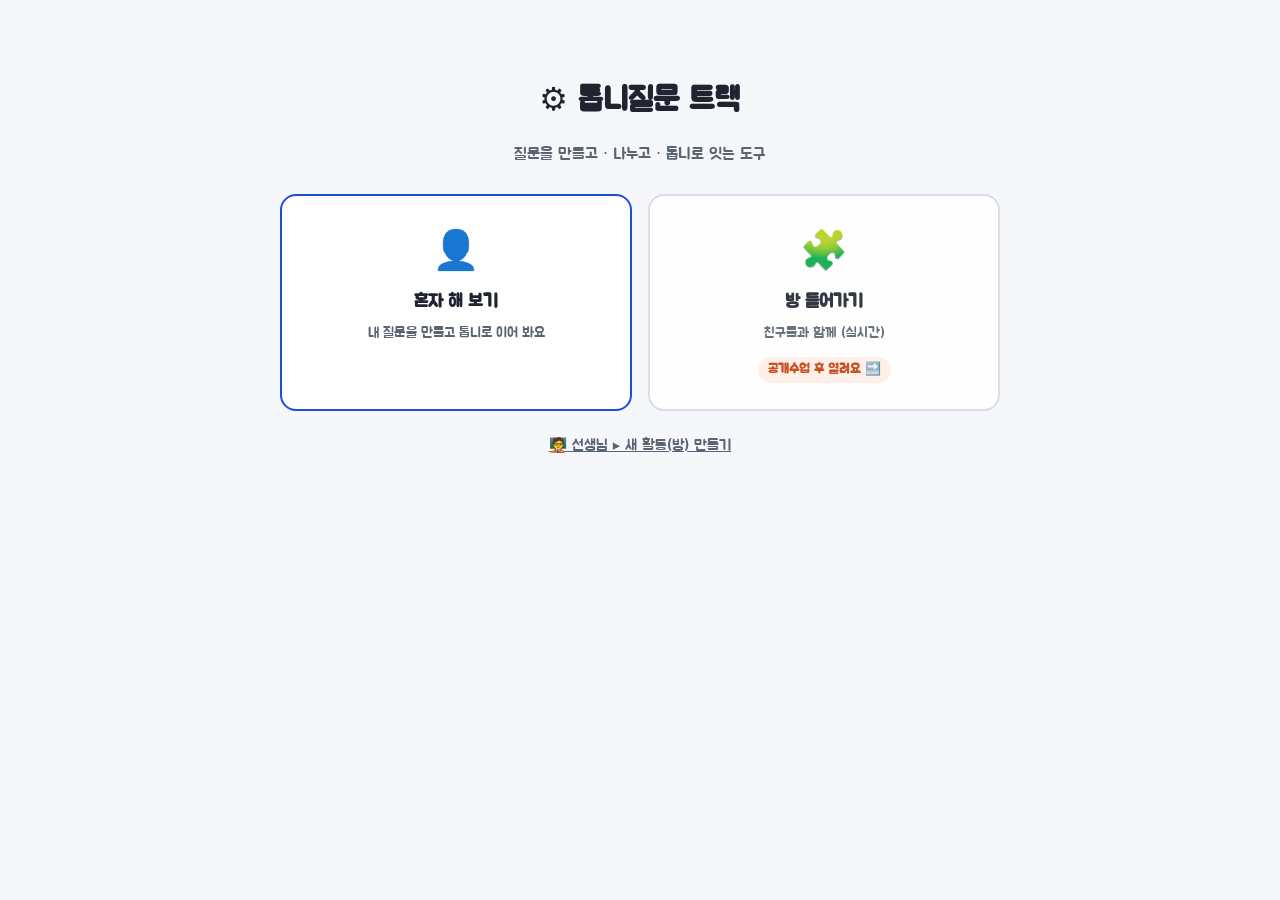
==== index.html @ e67651ad "feat: 톱니질문 트랙 초기 배포 — 홈 + 개인 모드 MVP - 범용 장면 입력(책 제목·장면 직접) + 생성·분류·잇기 3단계(QAR: 사실/추론/상상) - 홈화면(혼자 해 " ====
<!-- 톱니질문 트랙 — 홈(모드 선택) 진입점. 개인 모드는 app.html로, 실시간 모드는 공개수업 후(P2) -->
<!DOCTYPE html>
<html lang="ko">
<head>
  <meta charset="UTF-8" />
  <meta name="viewport" content="width=device-width, initial-scale=1, viewport-fit=cover" />
  <title>톱니질문 트랙</title>
  <link rel="preconnect" href="https://fonts.googleapis.com" />
  <link rel="preconnect" href="https://fonts.gstatic.com" crossorigin />
  <link href="https://fonts.googleapis.com/css2?family=Gaegu:wght@400;700&family=Jua&display=swap" rel="stylesheet" />
  <link rel="stylesheet" href="./css/style.css" />
</head>
<body>
  <main class="home-wrap">
    <h1 class="home-title">⚙ 톱니질문 트랙</h1>
    <p class="home-sub">질문을 만들고 · 나누고 · 톱니로 잇는 도구</p>

    <div class="mode-grid">
      <a class="mode-card live" href="./app.html">
        <div class="mode-emoji">👤</div>
        <div class="mode-name">혼자 해 보기</div>
        <div class="mode-desc">내 질문을 만들고 톱니로 이어 봐요</div>
      </a>
      <div class="mode-card soon" id="card-room" role="button" tabindex="0" aria-label="방 들어가기 (실시간) — 공개수업 후 열려요">
        <div class="mode-emoji">🧩</div>
        <div class="mode-name">방 들어가기</div>
        <div class="mode-desc">친구들과 함께 (실시간)</div>
        <div class="soon-tag">공개수업 후 열려요 🔜</div>
      </div>
    </div>

    <div class="teacher-row">
      <button class="teacher-link" id="teacher-btn" type="button">🧑‍🏫 선생님 ▸ 새 활동(방) 만들기</button>
    </div>

    <div class="home-notice" id="notice" hidden></div>
  </main>

  <script>
    "use strict";
    // 1단계: 홈 + 라우팅. 개인 모드는 app.html로(지금 동작). 실시간 방은 백엔드(P2)가 켜진 뒤.
    const notice = document.getElementById("notice");
    function showNotice(msg) { notice.hidden = false; notice.textContent = msg; }
    const roomCard = document.getElementById("card-room");
    roomCard.addEventListener("click", () =>
      showNotice("🔜 실시간 ‘방’(모둠·전체)은 공개수업 이후에 열려요. 지금은 ‘혼자 해 보기’로 바로 체험할 수 있어요."));
    roomCard.addEventListener("keydown", e => { if (e.key === "Enter" || e.key === " ") { e.preventDefault(); roomCard.click(); } });
    document.getElementById("teacher-btn").addEventListener("click", () =>
      showNotice("🔜 실시간 모둠/전체 모드는 공개수업 이후 제공돼요. 그때 여기서 책 제목·장면을 입력해 방을 열 수 있어요."));
  </script>
</body>
</html>
---- css/style.css ----
/* 톱니질문 트랙 — 톤·반응형·톱니/카드 스타일 */

/* === 색·톤 토큰 (색 + 라벨 이중 표기) === */
:root {
  --bg: #f6f7fb; --ink: #1f2430; --muted: #5b6472; --line: #d7dbe6;
  --fact: #1d4ed8; --infer: #c2410c; --imagine: #0f766e;   /* 사실/추론/상상 (대비 강화) */
  --fact-bg: #e8f0ff; --infer-bg: #fff0e6; --imagine-bg: #e3f6f2;
  --radius: 16px;
}
* { box-sizing: border-box; }
html, body { margin: 0; padding: 0; }
body {
  font-family: "Jua", "Apple SD Gothic Neo", "Pretendard", "Noto Sans KR", system-ui, sans-serif;
  background: var(--bg); color: var(--ink); line-height: 1.55;
  -webkit-tap-highlight-color: transparent; padding: clamp(12px, 2vw, 22px);
}
body.big { font-size: 1.3rem; }
h1, h2, h3 { margin: 0; }

/* 입력은 읽기 편한 본문체로 (긴 글 타이핑 편의 — Jua 상속 무시) */
.scene-bar input, .scene-bar textarea, .add-row textarea, #f-newq, .bridge input {
  font-family: "Apple SD Gothic Neo", "Pretendard", "Noto Sans KR", system-ui, sans-serif;
}

/* === 이어하기 배너 === */
.resume-bar {
  display: none; align-items: center; gap: 12px; flex-wrap: wrap;
  background: #fffbe6; border: 1px solid #f0d98c; border-radius: 12px;
  padding: 10px 14px; margin-bottom: 14px;
}
.resume-bar.show { display: flex; }

/* === 상단 장면 바 (범용 설정) === */
.scene-bar {
  background: #fff; border: 1px solid var(--line); border-radius: var(--radius);
  padding: 14px 16px; margin-bottom: 16px; display: grid; gap: 8px;
}
.scene-bar .row { display: flex; align-items: center; gap: 10px; flex-wrap: wrap; }
.scene-bar label { font-weight: 700; font-size: .9em; min-width: 64px; }
.scene-bar input, .scene-bar textarea {
  font-size: inherit; flex: 1; min-width: 200px; border: 1px solid var(--line);
  border-radius: 10px; padding: 9px 12px; color: var(--ink); background: #fcfcff;
}
.scene-bar textarea { resize: vertical; min-height: 52px; }
.scene-bar .hint { color: var(--muted); font-size: .82em; }

/* === 스텝퍼 === */
.stepper { display: flex; gap: 8px; margin-bottom: 16px; }
.stepper button {
  font: inherit; cursor: pointer; flex: 1; border: 2px solid var(--line);
  background: #fff; color: var(--muted); border-radius: 999px; padding: 10px 8px; font-weight: 700;
}
.stepper button[aria-current="true"] { background: var(--ink); color: #fff; border-color: var(--ink); }

.panel { display: none; background: #fff; border: 1px solid var(--line); border-radius: var(--radius); padding: 16px; }
.panel.active { display: block; }
.panel > h2 { font-size: 1.05em; margin-bottom: 6px; }
.panel > .sub { color: var(--muted); font-size: .88em; margin-bottom: 14px; }

/* === 장면 미리보기(생성 단계 자극) === */
.scene-show {
  background: #f3f6ff; border: 1px dashed #b9c6ec; border-radius: 12px;
  padding: 12px 14px; margin-bottom: 14px; white-space: pre-wrap; color: #33405e;
  font-family: "Apple SD Gothic Neo", "Pretendard", "Noto Sans KR", system-ui, sans-serif;
}
.scene-show:empty { display: none; }

/* === 입력줄 === */
.add-row { display: flex; gap: 8px; margin-bottom: 6px; }
.add-row textarea {
  font-size: inherit; flex: 1; border: 2px solid var(--line); border-radius: 10px;
  padding: 9px 12px; resize: vertical; min-height: 46px;
}
.add-row button, .btn {
  font: inherit; cursor: pointer; border: none; background: var(--ink); color: #fff;
  border-radius: 10px; padding: 0 16px; font-weight: 700; white-space: nowrap;
}
.add-row button { align-self: stretch; }
.btn.ghost { background: #fff; color: var(--ink); border: 1px solid var(--line); padding: 8px 14px; }
.counter { color: var(--muted); font-size: .8em; margin-bottom: 12px; }
.counter.warn { color: #c2410c; }

/* === 카드 === */
.card {
  border-radius: 12px; padding: 10px 12px; border: 2px solid var(--line); background: #fff;
  cursor: pointer; user-select: none; touch-action: none; position: relative;
  display: flex; align-items: flex-start; gap: 8px; box-shadow: 0 1px 2px rgba(0,0,0,.05);
  transition: box-shadow .12s, transform .12s;
}
.card:focus-visible { outline: 3px solid #111; outline-offset: 2px; }
.card .c-label { font-size: .76em; font-weight: 800; padding: 1px 8px; border-radius: 999px; color: #fff; white-space: nowrap; }
.card .c-text { flex: 1; font-size: 1.08em; font-family: "Gaegu", "Apple SD Gothic Neo", "Noto Sans KR", system-ui, sans-serif; }
.card .c-del { cursor: pointer; border: none; background: transparent; color: var(--muted); font-size: 1.1em; line-height: 1; padding: 2px 4px; }
.card[data-type="fact"]    { border-color: var(--fact);    background: var(--fact-bg); }
.card[data-type="infer"]   { border-color: var(--infer);   background: var(--infer-bg); }
.card[data-type="imagine"] { border-color: var(--imagine); background: var(--imagine-bg); }
.card[data-type="null"]    { border-color: var(--line); background: #fff; }
.lab-fact    { background: var(--fact); }
.lab-infer   { background: var(--infer); }
.lab-imagine { background: var(--imagine); }
.lab-null    { background: #9aa3b2; }
.card.selected { box-shadow: 0 0 0 3px #111, 0 6px 16px rgba(0,0,0,.18); transform: translateY(-2px); }
.card.dragging { z-index: 999; box-shadow: 0 12px 28px rgba(0,0,0,.25); transform: scale(1.04); cursor: grabbing; }

.list { display: grid; gap: 8px; margin-top: 10px; }

/* === 분류: 축 라벨 + 3컬럼 === */
.axis { display: flex; justify-content: space-between; color: var(--muted); font-size: .85em; font-weight: 700; margin: 4px 2px 10px; }
.unsorted { margin-bottom: 14px; }
.unsorted h3, .columns h3, .pool h3 { font-size: .9em; color: var(--muted); margin-bottom: 8px; }
.columns { display: grid; grid-template-columns: repeat(3, 1fr); gap: 10px; }
.col, .socket {
  border: 3px dashed var(--line); border-radius: var(--radius); padding: 10px;
  display: flex; flex-direction: column; gap: 8px; min-height: 120px;
  transition: background .15s, border-color .15s, transform .12s;
}
.col[data-type="fact"], .socket[data-type="fact"]       { border-color: var(--fact); }
.col[data-type="infer"], .socket[data-type="infer"]     { border-color: var(--infer); }
.col[data-type="imagine"], .socket[data-type="imagine"] { border-color: var(--imagine); }
.col .col-head, .socket .sk-head { font-weight: 800; display: flex; align-items: center; gap: 6px; }
.col .col-hint, .socket .sk-hint { color: var(--muted); font-size: .78em; }
.gear { font-size: 1.2em; transition: transform .6s ease; }
.col.droppable, .socket.droppable { background: #fffef2; border-style: solid; }
.col.over, .socket.over { background: #fff6d6; border-style: solid; transform: scale(1.01); }
.col-body, .sk-body { flex: 1; display: grid; gap: 8px; align-content: start; }
.empty-note { color: #aeb6c5; font-size: .85em; padding: 6px 2px; }

/* === 잇기: 트랙 === */
.track { display: flex; align-items: stretch; gap: 6px; flex-wrap: nowrap; overflow-x: auto; margin-bottom: 16px; }
.socket { flex: 1 1 0; min-width: 150px; }
.socket.snapped .gear { transform: rotate(360deg); }
.bridge { align-self: center; display: flex; flex-direction: column; gap: 4px; min-width: 130px; }
.bridge .conn { color: var(--muted); font-size: .76em; text-align: center; }
.bridge input { font-size: .85em; border: 1px solid var(--line); border-radius: 8px; padding: 6px 8px; }
.done-banner { display: none; text-align: center; font-weight: 800; color: var(--imagine); background: var(--imagine-bg); border-radius: 12px; padding: 12px; margin-top: 4px; }
.done-banner.show { display: block; }
.pool .pool-cols { display: grid; grid-template-columns: repeat(3,1fr); gap: 10px; }
.pool .pcol h3 { display: flex; align-items: center; gap: 6px; }

.sr-only { position: absolute; width: 1px; height: 1px; padding: 0; margin: -1px; overflow: hidden; clip: rect(0 0 0 0); white-space: nowrap; border: 0; }

@media (max-width: 680px) {
  .columns, .pool .pool-cols { grid-template-columns: 1fr; }
  .track { flex-direction: column; }
  .bridge { min-width: 0; }
}
@media (prefers-reduced-motion: reduce) { .card, .col, .socket, .gear { transition: none; } .socket.snapped .gear { transform: none; } }

/* === 토스트 (화면에 보이는 확인) === */
.toast {
  position: fixed; left: 50%; bottom: 22px; transform: translateX(-50%) translateY(20px);
  background: var(--ink); color: #fff; padding: 10px 18px; border-radius: 999px;
  font-weight: 700; font-size: .92em; opacity: 0; pointer-events: none;
  transition: opacity .2s, transform .2s; z-index: 1000; max-width: 90vw; text-align: center;
}
.toast.show { opacity: .96; transform: translateX(-50%) translateY(0); }

/* === 내보내기 === */
#export-target { background: #fff; border-radius: var(--radius); }
.export-title { font-weight: 800; font-size: 1.05em; margin-bottom: 10px; }
.export-title:empty { display: none; }
.export-actions { display: flex; gap: 8px; margin: 12px 0; flex-wrap: wrap; }

@media (prefers-reduced-motion: reduce) { .toast { transition: none; } }

/* === 인쇄 — 완성한 한 실만 보이게 === */
@media print {
  body * { visibility: hidden !important; }
  #export-target, #export-target * { visibility: visible !important; }
  #export-target { position: absolute; left: 0; top: 0; width: 100%; }
  .bridge input { border: 1px solid #ccc; }
  .toast { display: none !important; }
}

/* === 홈으로 돌아가기 링크 (앱 상단) === */
.home-link { display: inline-block; margin-bottom: 10px; color: var(--muted); text-decoration: none; font-weight: 700; font-size: .9em; }
.home-link:hover, .home-link:focus-visible { color: var(--ink); }

/* === 홈화면 (모드 선택) === */
.home-wrap { max-width: 720px; margin: 6vh auto 0; text-align: center; }
.home-title { font-size: 2rem; margin-bottom: 6px; }
.home-sub { color: var(--muted); margin-bottom: 28px; }
.mode-grid { display: grid; grid-template-columns: 1fr 1fr; gap: 16px; }
.mode-card {
  background: #fff; border: 2px solid var(--line); border-radius: var(--radius); padding: 26px 18px;
  text-decoration: none; color: var(--ink); display: flex; flex-direction: column; align-items: center; gap: 6px;
  cursor: pointer; transition: transform .12s, box-shadow .12s;
}
.mode-card:hover, .mode-card:focus-visible { transform: translateY(-3px); box-shadow: 0 8px 20px rgba(0,0,0,.1); outline: 3px solid #111; outline-offset: 2px; }
.mode-card.live { border-color: var(--fact); }
.mode-card.soon { opacity: .9; }
.mode-emoji { font-size: 2.4rem; }
.mode-name { font-weight: 800; font-size: 1.15em; }
.mode-desc { color: var(--muted); font-size: .9em; }
.soon-tag { margin-top: 6px; font-size: .8em; font-weight: 700; color: var(--infer); background: var(--infer-bg); border-radius: 999px; padding: 3px 10px; }
.teacher-row { margin-top: 22px; }
.teacher-link { font: inherit; background: none; border: none; color: var(--muted); cursor: pointer; text-decoration: underline; font-size: .92em; }
.home-notice { margin: 18px auto 0; max-width: 560px; background: #fffbe6; border: 1px solid #f0d98c; border-radius: 12px; padding: 12px 16px; color: #5b5320; font-size: .92em; }
@media (max-width: 520px) { .mode-grid { grid-template-columns: 1fr; } }
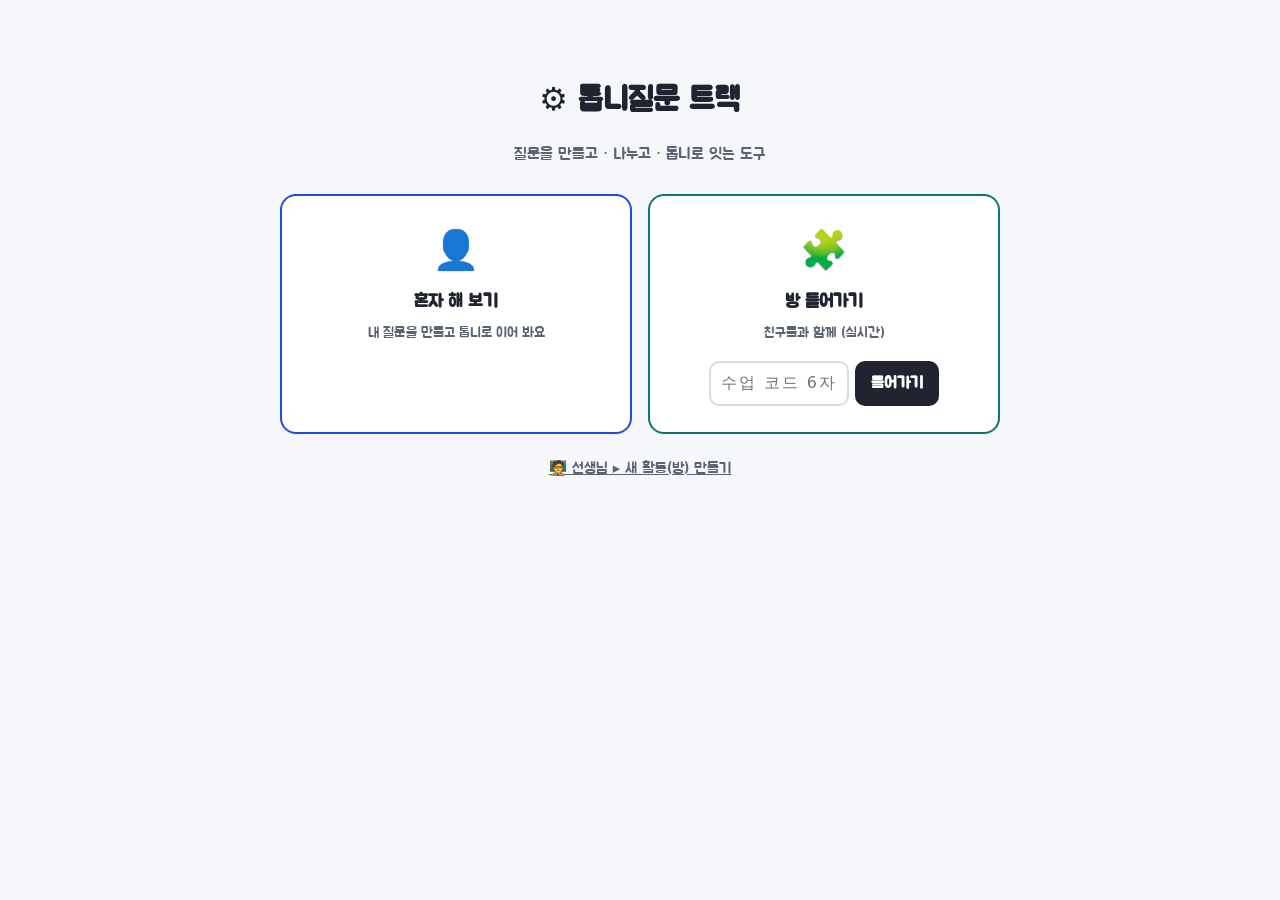
==== commit 288c8821: "feat: 학생 실시간 전체 모드 — gear 폴링 어댑터 수업 코드(?code=)로 입장한 학생이 gear 스키마 RPC로 질문을 만들고 사실/추론/상상으로 나누는 실시간(전체)" ====
--- a/index.html
+++ b/index.html
@@ -21,11 +21,15 @@
         <div class="mode-name">혼자 해 보기</div>
         <div class="mode-desc">내 질문을 만들고 톱니로 이어 봐요</div>
       </a>
-      <div class="mode-card soon" id="card-room" role="button" tabindex="0" aria-label="방 들어가기 (실시간) — 공개수업 후 열려요">
+      <div class="mode-card" id="card-room">
         <div class="mode-emoji">🧩</div>
         <div class="mode-name">방 들어가기</div>
         <div class="mode-desc">친구들과 함께 (실시간)</div>
-        <div class="soon-tag">공개수업 후 열려요 🔜</div>
+        <form class="room-join" id="room-join">
+          <input id="room-code" type="text" inputmode="latin" autocapitalize="characters"
+                 autocomplete="off" maxlength="6" placeholder="수업 코드 6자" aria-label="수업 코드" />
+          <button class="btn" type="submit">들어가기</button>
+        </form>
       </div>
     </div>
 
@@ -38,15 +42,24 @@
 
   <script>
     "use strict";
-    // 1단계: 홈 + 라우팅. 개인 모드는 app.html로(지금 동작). 실시간 방은 백엔드(P2)가 켜진 뒤.
+    // 홈 + 라우팅. 혼자 해 보기=app.html(오프라인). 방 들어가기=수업 코드→app.html?code=. 선생님(방 만들기)은 구글 로그인(B) 전이라 안내만.
     const notice = document.getElementById("notice");
     function showNotice(msg) { notice.hidden = false; notice.textContent = msg; }
-    const roomCard = document.getElementById("card-room");
-    roomCard.addEventListener("click", () =>
-      showNotice("🔜 실시간 ‘방’(모둠·전체)은 공개수업 이후에 열려요. 지금은 ‘혼자 해 보기’로 바로 체험할 수 있어요."));
-    roomCard.addEventListener("keydown", e => { if (e.key === "Enter" || e.key === " ") { e.preventDefault(); roomCard.click(); } });
+
+    const codeInput = document.getElementById("room-code");
+    codeInput.addEventListener("input", () => { codeInput.value = codeInput.value.toUpperCase(); });
+    document.getElementById("room-join").addEventListener("submit", e => {
+      e.preventDefault();
+      const code = (codeInput.value || "").trim().toUpperCase();
+      if (!/^[A-Z2-9]{6}$/.test(code)) {
+        showNotice("수업 코드는 영문 대문자·숫자 6자예요. (예: ABCD23) 선생님께 코드를 확인해 주세요.");
+        codeInput.focus(); return;
+      }
+      location.href = "./app.html?code=" + encodeURIComponent(code);
+    });
+
     document.getElementById("teacher-btn").addEventListener("click", () =>
-      showNotice("🔜 실시간 모둠/전체 모드는 공개수업 이후 제공돼요. 그때 여기서 책 제목·장면을 입력해 방을 열 수 있어요."));
+      showNotice("🔜 선생님 ‘방 만들기’(구글 로그인)는 곧 열려요. 지금은 학생이 ‘방 들어가기’에 수업 코드를 넣어 함께할 수 있어요."));
   </script>
 </body>
 </html>
--- a/css/style.css
+++ b/css/style.css
@@ -172,6 +172,22 @@
   .toast { display: none !important; }
 }
 
+/* === 실시간 방 배너 + 읽기전용 장면 (수업 코드 모드) === */
+.room-bar {
+  display: flex; align-items: center; gap: 8px; flex-wrap: wrap;
+  background: var(--imagine-bg); border: 1px solid #9fd9cf; border-radius: 12px;
+  padding: 9px 14px; margin-bottom: 12px; font-size: .92em; color: #155e54;
+}
+.room-bar .rb-code { letter-spacing: .12em; font-size: 1.05em; }
+.room-bar .rb-hint { color: var(--muted); font-weight: 400; }
+body.remote .scene-bar input[readonly], body.remote .scene-bar textarea[readonly] {
+  background: #f3f4f8; color: var(--muted); cursor: default;
+}
+.room-error {
+  max-width: 460px; margin: 14vh auto 0; text-align: center; display: grid; gap: 16px; justify-items: center;
+}
+.room-error p { font-size: 1.05em; color: var(--ink); }
+
 /* === 홈으로 돌아가기 링크 (앱 상단) === */
 .home-link { display: inline-block; margin-bottom: 10px; color: var(--muted); text-decoration: none; font-weight: 700; font-size: .9em; }
 .home-link:hover, .home-link:focus-visible { color: var(--ink); }
@@ -189,6 +205,15 @@
 .mode-card:hover, .mode-card:focus-visible { transform: translateY(-3px); box-shadow: 0 8px 20px rgba(0,0,0,.1); outline: 3px solid #111; outline-offset: 2px; }
 .mode-card.live { border-color: var(--fact); }
 .mode-card.soon { opacity: .9; }
+.mode-card#card-room { border-color: var(--imagine); cursor: default; }
+.mode-card#card-room:hover, .mode-card#card-room:focus-within { transform: none; box-shadow: none; outline: none; }
+.room-join { display: flex; gap: 6px; margin-top: 10px; width: 100%; justify-content: center; flex-wrap: wrap; }
+.room-join input {
+  font: inherit; width: 140px; text-align: center; letter-spacing: .12em; text-transform: uppercase;
+  border: 2px solid var(--line); border-radius: 10px; padding: 8px 10px;
+  font-family: "Apple SD Gothic Neo", "Pretendard", "Noto Sans KR", system-ui, sans-serif;
+}
+.room-join input:focus-visible { outline: 3px solid var(--imagine); outline-offset: 1px; }
 .mode-emoji { font-size: 2.4rem; }
 .mode-name { font-weight: 800; font-size: 1.15em; }
 .mode-desc { color: var(--muted); font-size: .9em; }
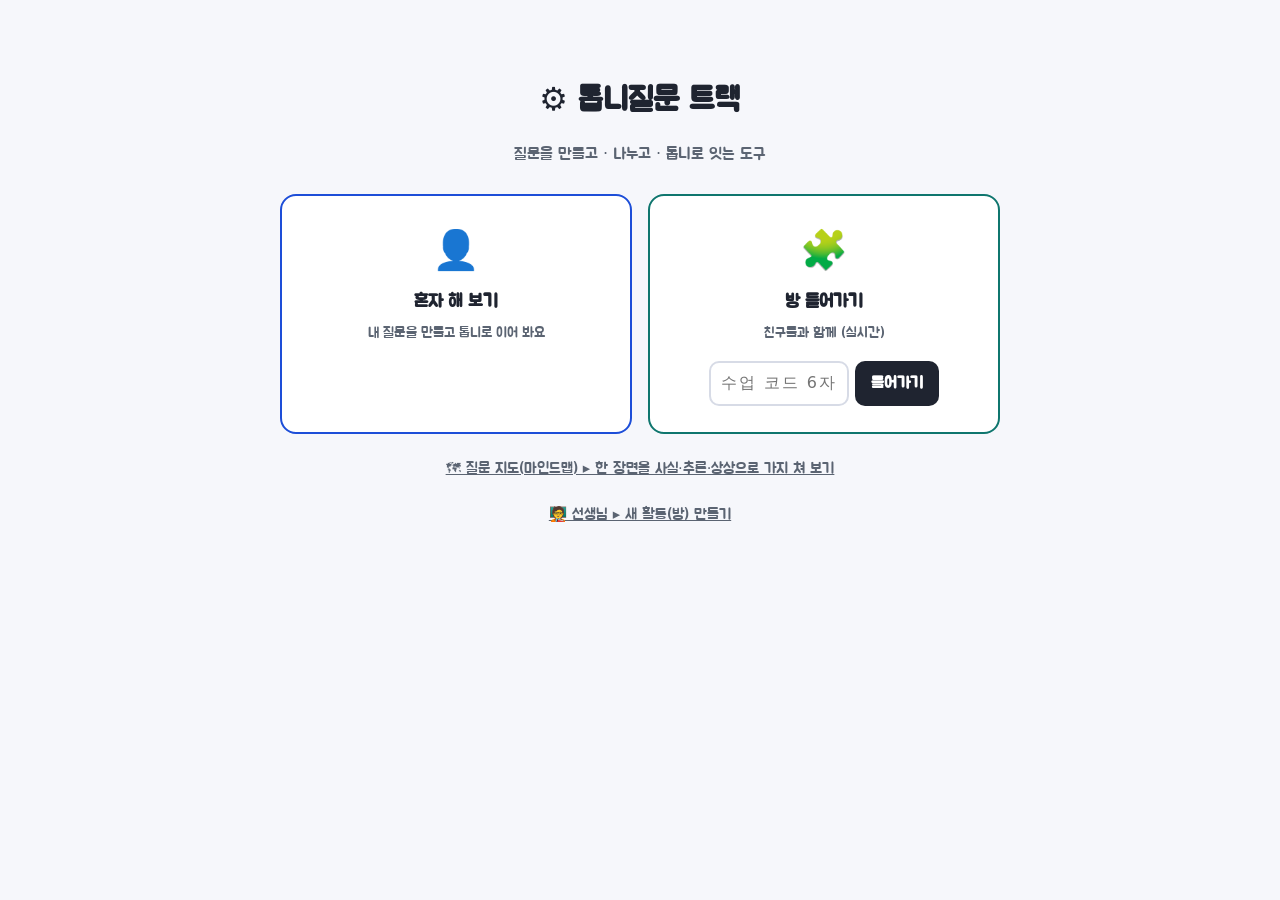
==== commit 4d2a4b40: "feat: 질문 지도(마인드맵) — 사실→추론→상상 가지치기 발산 도구 트랙(수렴, 한 줄 꿰기)과 짝이 되는 별도 발산 도구. 한 장면에서 사실을 여러 개, 각 사실에 추론 여러" ====
--- a/index.html
+++ b/index.html
@@ -34,7 +34,10 @@
     </div>
 
     <div class="teacher-row">
-      <button class="teacher-link" id="teacher-btn" type="button">🧑‍🏫 선생님 ▸ 새 활동(방) 만들기</button>
+      <a class="teacher-link" href="./mindmap.html">🗺 질문 지도(마인드맵) ▸ 한 장면을 사실·추론·상상으로 가지 쳐 보기</a>
+    </div>
+    <div class="teacher-row">
+      <a class="teacher-link" id="teacher-btn" href="./teacher.html">🧑‍🏫 선생님 ▸ 새 활동(방) 만들기</a>
     </div>
 
     <div class="home-notice" id="notice" hidden></div>
@@ -57,9 +60,7 @@
       }
       location.href = "./app.html?code=" + encodeURIComponent(code);
     });
-
-    document.getElementById("teacher-btn").addEventListener("click", () =>
-      showNotice("🔜 선생님 ‘방 만들기’(구글 로그인)는 곧 열려요. 지금은 학생이 ‘방 들어가기’에 수업 코드를 넣어 함께할 수 있어요."));
+    // 선생님 ▸ 새 활동(방) 만들기 = teacher.html(구글 로그인)로 이동 — 이제 링크라 별도 핸들러 불필요
   </script>
 </body>
 </html>
--- a/css/style.css
+++ b/css/style.css
@@ -125,6 +125,13 @@
 .col-body, .sk-body { flex: 1; display: grid; gap: 8px; align-content: start; }
 .empty-note { color: #aeb6c5; font-size: .85em; padding: 6px 2px; }
 
+/* === 잇기: 다중 실 탭 === */
+.thread-tabs { display: flex; gap: 6px; flex-wrap: wrap; margin-bottom: 12px; }
+.thread-tab { font: inherit; cursor: pointer; border: 2px solid var(--line); background: #fff; color: var(--muted); border-radius: 999px; padding: 6px 14px; font-weight: 700; font-size: .9em; }
+.thread-tab.on { background: var(--ink); color: #fff; border-color: var(--ink); }
+.thread-tab.add { color: var(--fact); border-color: var(--fact); }
+.thread-tab.del { color: var(--infer); border-color: var(--infer); margin-left: auto; }
+
 /* === 잇기: 트랙 === */
 .track { display: flex; align-items: stretch; gap: 6px; flex-wrap: nowrap; overflow-x: auto; margin-bottom: 16px; }
 .socket { flex: 1 1 0; min-width: 150px; }
@@ -188,6 +195,28 @@
 }
 .room-error p { font-size: 1.05em; color: var(--ink); }
 
+/* === 모둠 번호 선택 === */
+.group-picker {
+  background: #fff; border: 1px solid var(--line); border-radius: var(--radius);
+  padding: 28px 20px; text-align: center; max-width: 560px; margin: 6vh auto 0;
+}
+.group-picker h2 { font-size: 1.3em; margin-bottom: 8px; }
+.group-picker .gp-sub { color: var(--muted); font-size: .9em; margin-bottom: 20px; }
+.gp-grid { display: grid; grid-template-columns: repeat(4, 1fr); gap: 12px; }
+.gp-btn {
+  font: inherit; cursor: pointer; border: 2px solid var(--fact); background: var(--fact-bg);
+  color: var(--fact); border-radius: 14px; padding: 18px 6px; font-weight: 800; font-size: 1.05em;
+}
+.gp-btn:hover, .gp-btn:focus-visible { background: var(--fact); color: #fff; outline: none; }
+/* 모둠 고르는 중엔 본 화면 숨김 */
+body.picking-group .scene-bar,
+body.picking-group .stepper,
+body.picking-group .panel,
+body.picking-group .room-bar,
+body.picking-group .resume-bar { display: none !important; }
+.room-bar .rb-group { color: var(--imagine); }
+@media (max-width: 460px) { .gp-grid { grid-template-columns: repeat(2, 1fr); } }
+
 /* === 홈으로 돌아가기 링크 (앱 상단) === */
 .home-link { display: inline-block; margin-bottom: 10px; color: var(--muted); text-decoration: none; font-weight: 700; font-size: .9em; }
 .home-link:hover, .home-link:focus-visible { color: var(--ink); }
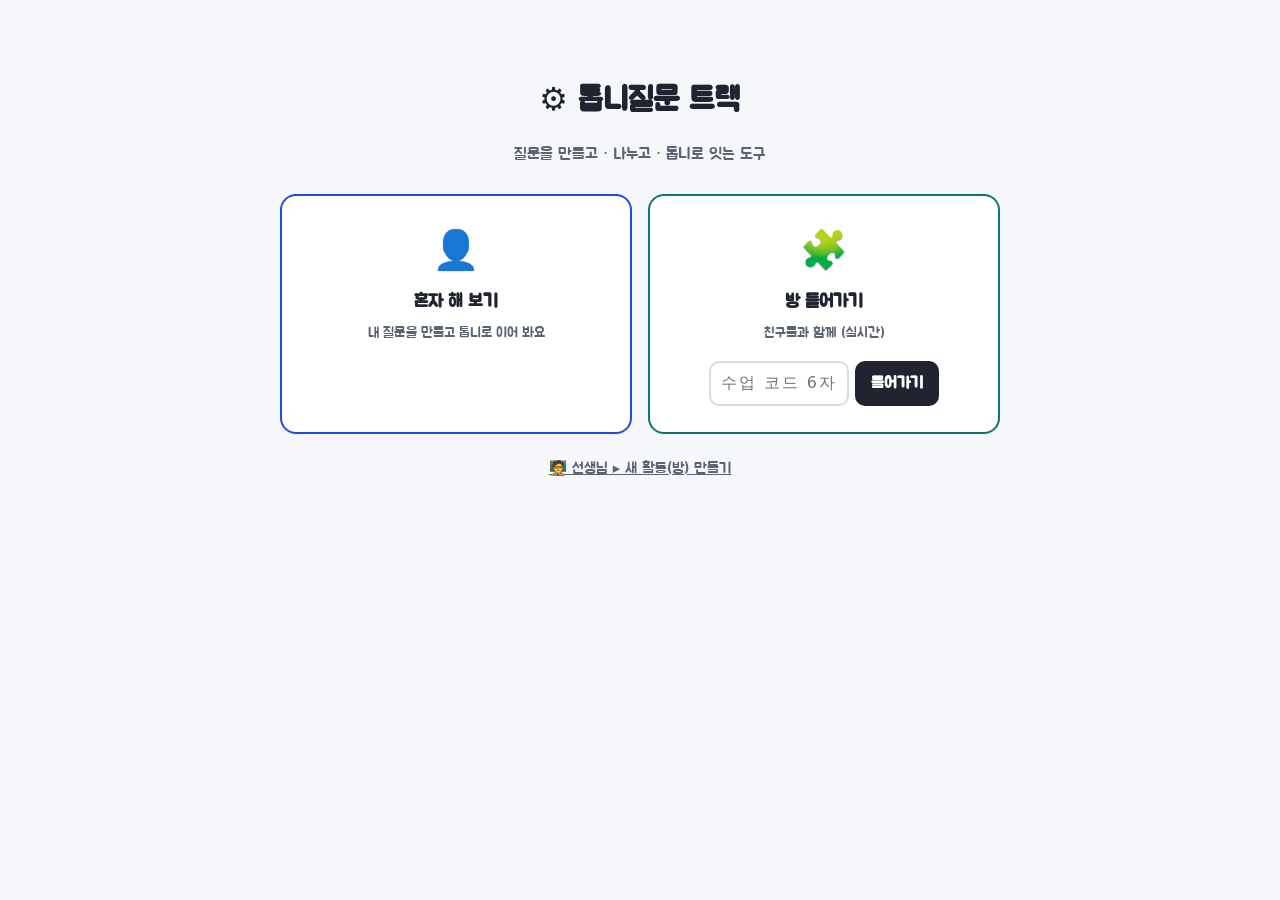
==== commit 6c873823: "revert: 마인드맵(질문 지도) 보류 — 다음에 별도로 재설계 현재 마인드맵 접근이 의도와 맞지 않아 라이브에서 내림(홈 링크 제거 + mindmap.html 제거). 작업물은" ====
--- a/index.html
+++ b/index.html
@@ -34,9 +34,6 @@
     </div>
 
     <div class="teacher-row">
-      <a class="teacher-link" href="./mindmap.html">🗺 질문 지도(마인드맵) ▸ 한 장면을 사실·추론·상상으로 가지 쳐 보기</a>
-    </div>
-    <div class="teacher-row">
       <a class="teacher-link" id="teacher-btn" href="./teacher.html">🧑‍🏫 선생님 ▸ 새 활동(방) 만들기</a>
     </div>
 
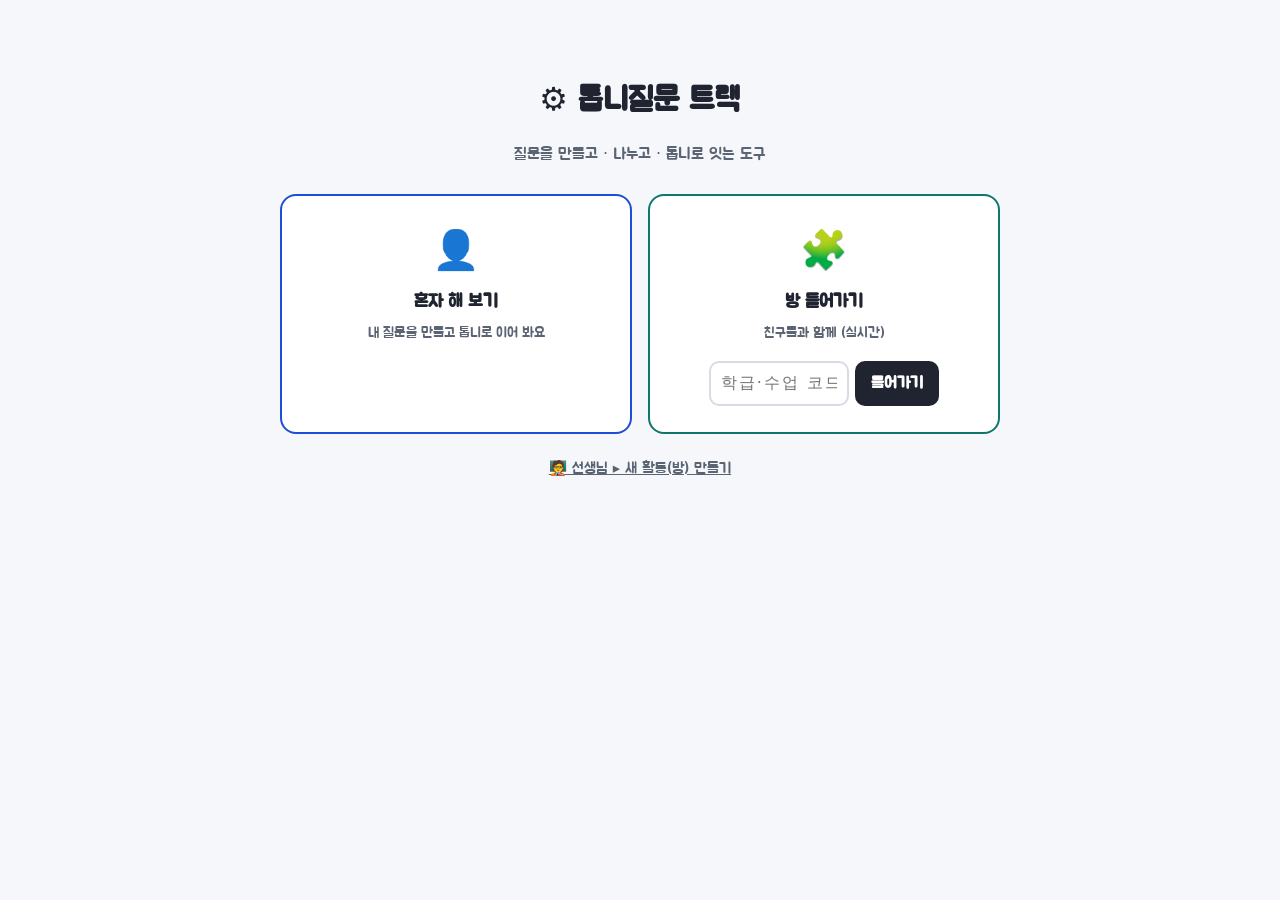
==== commit c19ebe00: "feat: 영속 학급 입장 — 학급 코드/QR로 학기 내내 입장(qar식) 학생이 학기 내내 '우리 학급'으로 들어와 그날 열린 수업을 고르는 구조. 백엔드(마이그레이션 gear_" ====
--- a/index.html
+++ b/index.html
@@ -27,7 +27,7 @@
         <div class="mode-desc">친구들과 함께 (실시간)</div>
         <form class="room-join" id="room-join">
           <input id="room-code" type="text" inputmode="latin" autocapitalize="characters"
-                 autocomplete="off" maxlength="6" placeholder="수업 코드 6자" aria-label="수업 코드" />
+                 autocomplete="off" maxlength="6" placeholder="학급·수업 코드 6자" aria-label="학급 또는 수업 코드" />
           <button class="btn" type="submit">들어가기</button>
         </form>
       </div>
@@ -55,7 +55,7 @@
         showNotice("수업 코드는 영문 대문자·숫자 6자예요. (예: ABCD23) 선생님께 코드를 확인해 주세요.");
         codeInput.focus(); return;
       }
-      location.href = "./app.html?code=" + encodeURIComponent(code);
+      location.href = "./lobby.html?code=" + encodeURIComponent(code);   // 로비가 학급/수업 자동 판별
     });
     // 선생님 ▸ 새 활동(방) 만들기 = teacher.html(구글 로그인)로 이동 — 이제 링크라 별도 핸들러 불필요
   </script>
--- a/css/style.css
+++ b/css/style.css
@@ -18,7 +18,7 @@
 h1, h2, h3 { margin: 0; }
 
 /* 입력은 읽기 편한 본문체로 (긴 글 타이핑 편의 — Jua 상속 무시) */
-.scene-bar input, .scene-bar textarea, .add-row textarea, #f-newq, .bridge input {
+.scene-bar input, .scene-bar textarea, .add-row textarea, #f-newq {
   font-family: "Apple SD Gothic Neo", "Pretendard", "Noto Sans KR", system-ui, sans-serif;
 }
 
@@ -103,6 +103,43 @@
 .card.dragging { z-index: 999; box-shadow: 0 12px 28px rgba(0,0,0,.25); transform: scale(1.04); cursor: grabbing; }
 
 .list { display: grid; gap: 8px; margin-top: 10px; }
+/* ③ 완성 실 요약 / 안 나눔 구제 / 내 실 모아보기 */
+.thread-summary { background: var(--imagine-bg); border: 2px solid var(--imagine); border-radius: 12px; padding: 12px 14px; margin: 10px 0; display: flex; flex-wrap: wrap; align-items: center; gap: 8px; }
+.thread-summary[hidden] { display: none; }   /* display:flex가 hidden 속성을 덮지 않게 */
+.thread-summary .ts-done-lab { font-weight: 800; color: var(--imagine); }
+.thread-summary .ts-more { font-size: .85em; padding: 6px 12px; }
+.chain { display: flex; flex-wrap: wrap; gap: 6px; align-items: center; }
+.chain-seg { padding: 4px 10px; border-radius: 999px; font-size: .95em; font-family: "Gaegu", "Apple SD Gothic Neo", "Noto Sans KR", system-ui, sans-serif; }
+.chain-seg.lab-bg-fact { background: var(--fact-bg); color: var(--fact); }
+.chain-seg.lab-bg-infer { background: var(--infer-bg); color: var(--infer); }
+.chain-seg.lab-bg-imagine { background: var(--imagine-bg); color: var(--imagine); }
+.chain-arr { color: var(--muted); font-size: .82em; }
+.connect-unsorted { margin-top: 12px; }
+.unsorted-fold > summary, .my-threads-fold > summary { cursor: pointer; font-weight: 700; font-size: .9em; color: var(--muted); padding: 8px 0; }
+.my-threads-fold { margin-top: 12px; }
+.my-threads { display: grid; gap: 8px; margin-top: 8px; }
+.my-thread-row { border: 1px solid var(--line); border-radius: 10px; padding: 8px 10px; cursor: pointer; }
+.my-thread-row.on { border-color: var(--ink); background: #fbfbfd; }
+.my-thread-row .mt-label { font-weight: 800; font-size: .82em; color: var(--muted); margin-bottom: 4px; }
+.card .used-tag { font-size: .68em; color: var(--muted); margin-left: 6px; white-space: nowrap; }
+.card.used-other { opacity: .6; }
+/* ② 카드 인라인 분류 버튼 */
+.card.card-cat { flex-wrap: wrap; }
+.c-classify { width: 100%; display: flex; gap: 6px; margin-top: 2px; }
+.c-cat { flex: 1; font: inherit; cursor: pointer; border: 2px solid var(--line); background: #fff; border-radius: 8px; padding: 6px 4px; font-weight: 800; font-size: .82em; }
+.c-cat.fact { border-color: var(--fact); color: var(--fact); }
+.c-cat.infer { border-color: var(--infer); color: var(--infer); }
+.c-cat.imagine { border-color: var(--imagine); color: var(--imagine); }
+.c-cat.on.fact { background: var(--fact); color: #fff; }
+.c-cat.on.infer { background: var(--infer); color: #fff; }
+.c-cat.on.imagine { background: var(--imagine); color: #fff; }
+/* ② 상단 집계(스크롤해도 보임) */
+.classify-tally { position: sticky; top: 0; z-index: 5; display: flex; gap: 8px; flex-wrap: wrap; padding: 8px 0; margin-bottom: 8px; background: var(--bg, #fbfbfd); border-bottom: 1px solid var(--line); }
+.classify-tally .tc { font-weight: 800; font-size: .85em; padding: 3px 11px; border-radius: 999px; }
+.classify-tally .tc-none { background: #f1f1f4; color: var(--muted); }
+.classify-tally .tc-fact { background: var(--fact-bg); color: var(--fact); }
+.classify-tally .tc-infer { background: var(--infer-bg); color: var(--infer); }
+.classify-tally .tc-imagine { background: var(--imagine-bg); color: var(--imagine); }
 
 /* === 분류: 축 라벨 + 3컬럼 === */
 .axis { display: flex; justify-content: space-between; color: var(--muted); font-size: .85em; font-weight: 700; margin: 4px 2px 10px; }
@@ -136,9 +173,10 @@
 .track { display: flex; align-items: stretch; gap: 6px; flex-wrap: nowrap; overflow-x: auto; margin-bottom: 16px; }
 .socket { flex: 1 1 0; min-width: 150px; }
 .socket.snapped .gear { transform: rotate(360deg); }
-.bridge { align-self: center; display: flex; flex-direction: column; gap: 4px; min-width: 130px; }
+.bridge { align-self: center; display: flex; flex-direction: column; gap: 4px; min-width: 170px; }
 .bridge .conn { color: var(--muted); font-size: .76em; text-align: center; }
-.bridge input { font-size: .85em; border: 1px solid var(--line); border-radius: 8px; padding: 6px 8px; }
+.bridge textarea { width: 100%; font-size: .85em; border: 1px solid var(--line); border-radius: 8px; padding: 6px 8px; resize: none; overflow: hidden; min-height: 34px; line-height: 1.35;
+  font-family: "Gaegu", "Apple SD Gothic Neo", "Noto Sans KR", system-ui, sans-serif; }
 .done-banner { display: none; text-align: center; font-weight: 800; color: var(--imagine); background: var(--imagine-bg); border-radius: 12px; padding: 12px; margin-top: 4px; }
 .done-banner.show { display: block; }
 .pool .pool-cols { display: grid; grid-template-columns: repeat(3,1fr); gap: 10px; }
@@ -175,7 +213,7 @@
   body * { visibility: hidden !important; }
   #export-target, #export-target * { visibility: visible !important; }
   #export-target { position: absolute; left: 0; top: 0; width: 100%; }
-  .bridge input { border: 1px solid #ccc; }
+  .bridge textarea { border: 1px solid #ccc; }
   .toast { display: none !important; }
 }
 
@@ -186,6 +224,9 @@
   padding: 9px 14px; margin-bottom: 12px; font-size: .92em; color: #155e54;
 }
 .room-bar .rb-code { letter-spacing: .12em; font-size: 1.05em; }
+.room-bar .rb-sync { font-size: .82em; font-weight: 700; }
+.room-bar .rb-sync.ok { color: var(--imagine); }
+.room-bar .rb-sync.off { color: var(--infer); }
 .room-bar .rb-hint { color: var(--muted); font-weight: 400; }
 body.remote .scene-bar input[readonly], body.remote .scene-bar textarea[readonly] {
   background: #f3f4f8; color: var(--muted); cursor: default;
